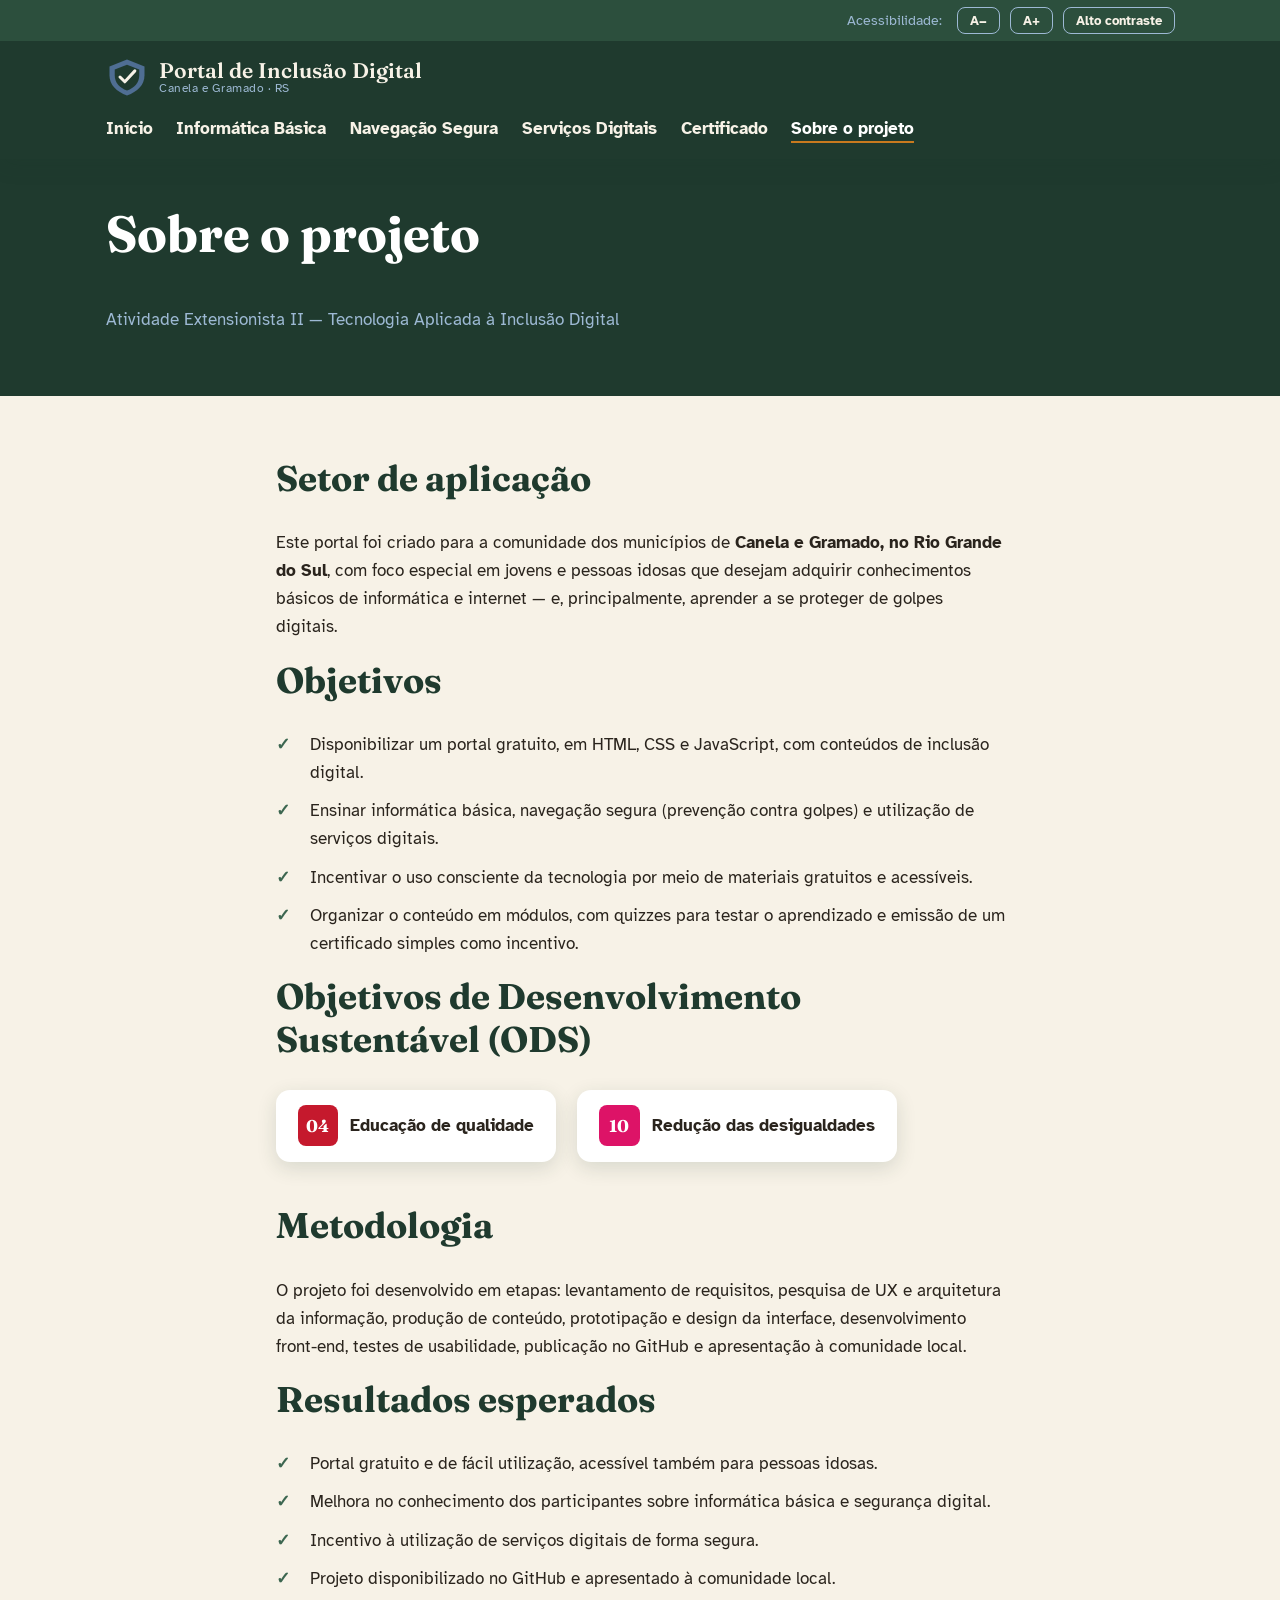
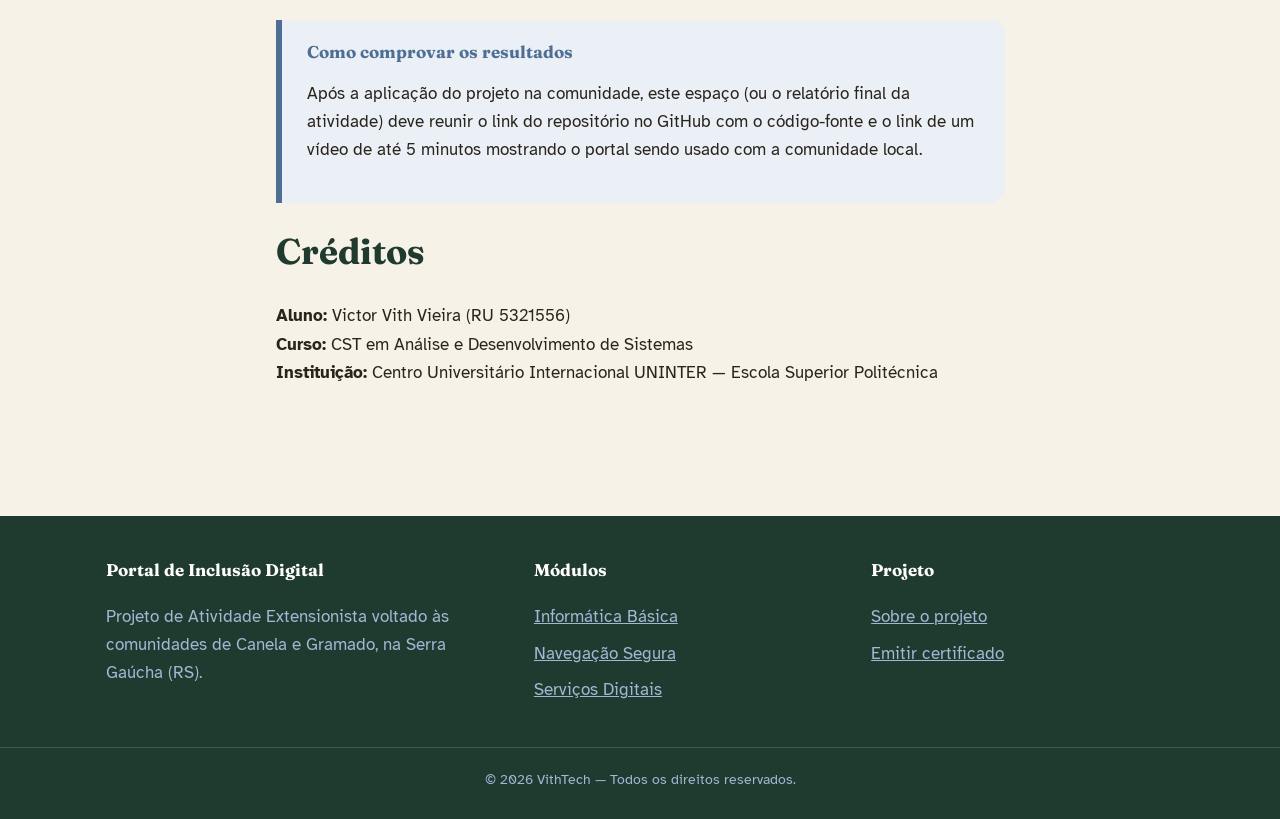
==== sobre.html @ 4cd636d3 "organização" ====
<!DOCTYPE html>
<html lang="pt-BR">
<head>
<meta charset="UTF-8">
<meta name="viewport" content="width=device-width, initial-scale=1.0">
<title>Sobre o projeto — Portal de Inclusão Digital</title>
<meta name="description" content="Conheça os objetivos, o público e a metodologia do Portal de Inclusão Digital, projeto de extensão universitária para Canela e Gramado, RS.">
<link rel="preconnect" href="https://fonts.googleapis.com">
<link rel="preconnect" href="https://fonts.gstatic.com" crossorigin>
<link href="https://fonts.googleapis.com/css2?family=Fraunces:opsz,wght@9..144,500;9..144,600;9..144,700&family=Atkinson+Hyperlegible:wght@400;700&display=swap" rel="stylesheet">
<link rel="stylesheet" href="css/style.css">
</head>
<body>
<a class="pular-conteudo" href="#conteudo-principal">Pular para o conteúdo</a>

<header class="cabecalho">
  <div class="barra-acessibilidade">
    <div class="container">
      <span>Acessibilidade:</span>
      <button type="button" class="botao-acess" id="botao-fonte-menos" aria-label="Diminuir tamanho da letra">A−</button>
      <button type="button" class="botao-acess" id="botao-fonte-mais" aria-label="Aumentar tamanho da letra">A+</button>
      <button type="button" class="botao-acess" id="botao-contraste" aria-pressed="false" aria-label="Ativar alto contraste">Alto contraste</button>
    </div>
  </div>
  <nav class="nav-principal" aria-label="Navegação principal">
    <div class="container">
      <a class="marca" href="index.html">
        <svg class="icone-escudo" viewBox="0 0 48 48" aria-hidden="true">
          <path d="M24 4 L44 12 V22 C44 33 36 41 24 45 C12 41 4 33 4 22 V12 Z" fill="#4F6E93"/>
          <path d="M24 10 L38 15.5 V22 C38 30.5 32.5 36.5 24 39.5 C15.5 36.5 10 30.5 10 22 V15.5 Z" fill="#1F3A2E"/>
          <path d="M16 24 L21.5 29.5 L33 17" fill="none" stroke="#F7F2E7" stroke-width="3.4" stroke-linecap="round" stroke-linejoin="round"/>
        </svg>
        <span class="marca-texto">Portal de Inclusão Digital<small>Canela e Gramado · RS</small></span>
      </a>
      <button type="button" class="botao-menu" id="botao-menu" aria-expanded="false" aria-controls="links-nav" aria-label="Abrir menu">☰ Menu</button>
      <ul class="links-nav" id="links-nav">
        <li><a href="index.html">Início</a></li>
        <li><a href="modulos/informatica-basica.html">Informática Básica</a></li>
        <li><a href="modulos/navegacao-segura.html">Navegação Segura</a></li>
        <li><a href="modulos/servicos-digitais.html">Serviços Digitais</a></li>
        <li><a href="certificado.html">Certificado</a></li>
        <li><a href="sobre.html" aria-current="page">Sobre o projeto</a></li>
      </ul>
    </div>
  </nav>
</header>

<main id="conteudo-principal">
  <section class="cabecalho-modulo">
    <div class="container">
      <h1>Sobre o projeto</h1>
      <p>Atividade Extensionista II — Tecnologia Aplicada à Inclusão Digital</p>
    </div>
  </section>

  <section class="secao">
    <div class="container miolo-modulo">
      <h2>Setor de aplicação</h2>
      <p>Este portal foi criado para a comunidade dos municípios de <strong>Canela e Gramado, no Rio Grande do Sul</strong>, com foco especial em jovens e pessoas idosas que desejam adquirir conhecimentos básicos de informática e internet — e, principalmente, aprender a se proteger de golpes digitais.</p>

      <h2>Objetivos</h2>
      <ul class="lista-checagem">
        <li>Disponibilizar um portal gratuito, em HTML, CSS e JavaScript, com conteúdos de inclusão digital.</li>
        <li>Ensinar informática básica, navegação segura (prevenção contra golpes) e utilização de serviços digitais.</li>
        <li>Incentivar o uso consciente da tecnologia por meio de materiais gratuitos e acessíveis.</li>
        <li>Organizar o conteúdo em módulos, com quizzes para testar o aprendizado e emissão de um certificado simples como incentivo.</li>
      </ul>

      <h2>Objetivos de Desenvolvimento Sustentável (ODS)</h2>
      <div class="ods-lista" style="justify-content:flex-start;">
        <div class="ods-item">
          <span class="ods-numero ods04" aria-hidden="true">04</span>
          <span><strong>Educação de qualidade</strong></span>
        </div>
        <div class="ods-item">
          <span class="ods-numero ods10" aria-hidden="true">10</span>
          <span><strong>Redução das desigualdades</strong></span>
        </div>
      </div>

      <h2 class="mt-grande">Metodologia</h2>
      <p>O projeto foi desenvolvido em etapas: levantamento de requisitos, pesquisa de UX e arquitetura da informação, produção de conteúdo, prototipação e design da interface, desenvolvimento front-end, testes de usabilidade, publicação no GitHub e apresentação à comunidade local.</p>

      <h2>Resultados esperados</h2>
      <ul class="lista-checagem">
        <li>Portal gratuito e de fácil utilização, acessível também para pessoas idosas.</li>
        <li>Melhora no conhecimento dos participantes sobre informática básica e segurança digital.</li>
        <li>Incentivo à utilização de serviços digitais de forma segura.</li>
        <li>Projeto disponibilizado no GitHub e apresentado à comunidade local.</li>
      </ul>

      <div class="caixa-dica">
        <h4>Como comprovar os resultados</h4>
        <p>Após a aplicação do projeto na comunidade, este espaço (ou o relatório final da atividade) deve reunir o link do repositório no GitHub com o código-fonte e o link de um vídeo de até 5 minutos mostrando o portal sendo usado com a comunidade local.</p>
      </div>

      <h2>Créditos</h2>
      <p><strong>Aluno:</strong> Victor Vith Vieira (RU 5321556)<br>
      <strong>Curso:</strong> CST em Análise e Desenvolvimento de Sistemas<br>
      <strong>Instituição:</strong> Centro Universitário Internacional UNINTER — Escola Superior Politécnica</p>
    </div>
  </section>
</main>

<footer class="rodape">
  <div class="container">
    <div>
      <h4>Portal de Inclusão Digital</h4>
      <p style="color:var(--hortensia-clara); max-width:40ch;">Projeto de Atividade Extensionista voltado às comunidades de Canela e Gramado, na Serra Gaúcha (RS).</p>
    </div>
    <div>
      <h4>Módulos</h4>
      <ul>
        <li><a href="modulos/informatica-basica.html">Informática Básica</a></li>
        <li><a href="modulos/navegacao-segura.html">Navegação Segura</a></li>
        <li><a href="modulos/servicos-digitais.html">Serviços Digitais</a></li>
      </ul>
    </div>
    <div>
      <h4>Projeto</h4>
      <ul>
        <li><a href="sobre.html">Sobre o projeto</a></li>
        <li><a href="certificado.html">Emitir certificado</a></li>
      </ul>
    </div>
  </div>
  <div class="linha-rodape">
    © 2026 VithTech — Todos os direitos reservados.
  </div>
</footer>

<script src="js/main.js"></script>
</body>
</html>
---- css/style.css ----
/* ============================================================
   Portal de Inclusão Digital — Canela e Gramado/RS
   Paleta: pinheiros da serra, madeira de cabana e hortênsias.
   Tipografia: Fraunces (títulos) + Atkinson Hyperlegible (corpo,
   fonte desenhada para leitura acessível — escolha proposital
   para um público que inclui pessoas idosas).
   ============================================================ */

:root {
  /* Cores */
  --verde-pinheiro: #1F3A2E;
  --verde-pinheiro-2: #2C4F3D;
  --verde-pinheiro-3: #3C6650;
  --madeira: #7A4B30;
  --madeira-clara: #B9773F;
  --hortensia: #4F6E93;
  --hortensia-clara: #9DB9D4;
  --hortensia-fundo: #EAF0F6;
  --brasa: #C97A1E;
  --brasa-escura: #A6620F;
  --creme: #F7F2E7;
  --creme-2: #EFE7D6;
  --carvao: #2A241D;
  --carvao-suave: #55493A;
  --branco: #FFFFFF;
  --alerta-fundo: #FBEFE3;
  --alerta-borda: #C97A1E;
  --sucesso-fundo: #E8F0E9;
  --sucesso-borda: #3C6650;

  /* Tipografia */
  --fonte-titulo: "Fraunces", "Georgia", serif;
  --fonte-corpo: "Atkinson Hyperlegible", "Segoe UI", Arial, sans-serif;

  /* Escala (ajustável pelo botão de acessibilidade) */
  --escala-fonte: 1;
  --raio: 14px;
  --sombra: 0 6px 20px rgba(31, 58, 46, 0.14);
}

html[data-contraste="alto"] {
  --creme: #FFFFFF;
  --creme-2: #FFFFFF;
  --carvao: #000000;
  --hortensia-fundo: #FFFFFF;
}

* { box-sizing: border-box; }

html {
  font-size: calc(17px * var(--escala-fonte));
  scroll-behavior: smooth;
}

@media (prefers-reduced-motion: reduce) {
  html { scroll-behavior: auto; }
  * { animation-duration: 0.001ms !important; transition-duration: 0.001ms !important; }
}

body {
  margin: 0;
  font-family: var(--fonte-corpo);
  background: var(--creme);
  color: var(--carvao);
  line-height: 1.65;
}

img, svg { max-width: 100%; display: block; }

a { color: var(--hortensia); }
a:hover { color: var(--brasa); }

.pular-conteudo {
  position: absolute;
  left: -9999px;
  top: 0;
  background: var(--brasa);
  color: #fff;
  padding: 0.8rem 1.2rem;
  border-radius: 0 0 var(--raio) 0;
  z-index: 999;
  font-weight: 700;
}
.pular-conteudo:focus { left: 0; }

:focus-visible {
  outline: 3px solid var(--brasa);
  outline-offset: 3px;
}

h1, h2, h3, h4 {
  font-family: var(--fonte-titulo);
  color: var(--verde-pinheiro);
  line-height: 1.2;
  margin-top: 0;
}

h1 { font-size: clamp(2rem, 4vw, 3rem); }
h2 { font-size: clamp(1.5rem, 3vw, 2.1rem); }
h3 { font-size: 1.4rem; }

p { max-width: 68ch; }

.container {
  width: 100%;
  max-width: 1120px;
  margin: 0 auto;
  padding: 0 1.5rem;
}

/* ---------- Cabeçalho ---------- */
.cabecalho {
  background: var(--verde-pinheiro);
  color: var(--creme);
  position: sticky;
  top: 0;
  z-index: 50;
  box-shadow: var(--sombra);
}

.barra-acessibilidade {
  background: var(--verde-pinheiro-2);
  font-size: 0.85rem;
}

.barra-acessibilidade .container {
  display: flex;
  align-items: center;
  justify-content: flex-end;
  gap: 0.6rem;
  padding-top: 0.4rem;
  padding-bottom: 0.4rem;
  flex-wrap: wrap;
}

.barra-acessibilidade span { color: var(--hortensia-clara); margin-right: 0.3rem; }

.botao-acess {
  background: transparent;
  border: 1.5px solid var(--hortensia-clara);
  color: var(--creme);
  border-radius: 8px;
  padding: 0.25rem 0.7rem;
  font-family: var(--fonte-corpo);
  font-weight: 700;
  cursor: pointer;
}
.botao-acess:hover, .botao-acess[aria-pressed="true"] {
  background: var(--brasa);
  border-color: var(--brasa);
  color: #fff;
}

.nav-principal .container {
  display: flex;
  align-items: center;
  justify-content: space-between;
  padding-top: 0.9rem;
  padding-bottom: 0.9rem;
  gap: 1rem;
  flex-wrap: wrap;
}

.marca {
  display: flex;
  align-items: center;
  gap: 0.7rem;
  text-decoration: none;
  color: var(--creme);
}
.marca:hover { color: var(--creme); }

.marca-texto {
  font-family: var(--fonte-titulo);
  font-size: 1.25rem;
  font-weight: 600;
  line-height: 1.1;
}
.marca-texto small {
  display: block;
  font-family: var(--fonte-corpo);
  font-size: 0.72rem;
  font-weight: 400;
  color: var(--hortensia-clara);
  letter-spacing: 0.04em;
}

.icone-escudo { width: 42px; height: 42px; flex-shrink: 0; }

.links-nav {
  list-style: none;
  display: flex;
  gap: 1.4rem;
  margin: 0;
  padding: 0;
  flex-wrap: wrap;
}
.links-nav a {
  color: var(--creme);
  text-decoration: none;
  font-weight: 700;
  font-size: 0.98rem;
  border-bottom: 2px solid transparent;
  padding-bottom: 2px;
}
.links-nav a:hover, .links-nav a[aria-current="page"] {
  border-color: var(--brasa);
  color: var(--branco);
}

.botao-menu {
  display: none;
  background: transparent;
  border: 1.5px solid var(--hortensia-clara);
  color: var(--creme);
  border-radius: 8px;
  padding: 0.4rem 0.7rem;
  font-size: 1.1rem;
  cursor: pointer;
}

@media (max-width: 700px) {
  .botao-menu { display: block; }
  .links-nav {
    display: none;
    flex-direction: column;
    width: 100%;
    gap: 0.9rem;
    padding-top: 0.6rem;
  }
  .links-nav.aberto { display: flex; }
}

/* ---------- Hero ---------- */
.hero {
  background:
    radial-gradient(ellipse at 85% 0%, rgba(157, 185, 212, 0.25), transparent 55%),
    linear-gradient(180deg, var(--verde-pinheiro) 0%, var(--verde-pinheiro-2) 100%);
  color: var(--creme);
  padding: 3.5rem 0 4.5rem;
  position: relative;
  overflow: hidden;
}

.hero .container {
  display: grid;
  grid-template-columns: 1.1fr 0.9fr;
  gap: 2.5rem;
  align-items: center;
}

@media (max-width: 860px) {
  .hero .container { grid-template-columns: 1fr; }
}

.hero-eyebrow {
  display: inline-block;
  background: rgba(157, 185, 212, 0.18);
  border: 1px solid var(--hortensia-clara);
  color: var(--hortensia-clara);
  font-weight: 700;
  font-size: 0.82rem;
  letter-spacing: 0.05em;
  padding: 0.35rem 0.9rem;
  border-radius: 999px;
  margin-bottom: 1.1rem;
}

.hero h1 { color: var(--branco); }
.hero p.chapeu { font-size: 1.15rem; color: var(--hortensia-clara); max-width: 52ch; }

.acoes-hero { display: flex; gap: 1rem; flex-wrap: wrap; margin-top: 1.6rem; }

.botao {
  display: inline-flex;
  align-items: center;
  gap: 0.5rem;
  font-family: var(--fonte-corpo);
  font-weight: 700;
  font-size: 1.05rem;
  text-decoration: none;
  padding: 0.85rem 1.5rem;
  border-radius: var(--raio);
  border: 2px solid transparent;
  cursor: pointer;
  transition: transform 0.15s ease;
}
.botao:hover { transform: translateY(-2px); }

.botao-primario { background: var(--brasa); color: #fff; }
.botao-primario:hover { background: var(--brasa-escura); color: #fff; }

.botao-secundario {
  background: transparent;
  border-color: var(--hortensia-clara);
  color: var(--branco);
}
.botao-secundario:hover { background: rgba(255,255,255,0.1); color: var(--branco); }

.botao-contorno {
  background: transparent;
  border-color: var(--verde-pinheiro);
  color: var(--verde-pinheiro);
}
.botao-contorno:hover { background: var(--verde-pinheiro); color: #fff; }

.ilustracao-hero { width: 100%; height: auto; }

/* ---------- Seções gerais ---------- */
.secao { padding: 3.6rem 0; }
.secao-alt { background: var(--creme-2); }
.secao-titulo { text-align: center; max-width: 60ch; margin: 0 auto 2.4rem; }
.secao-titulo p { margin: 0.6rem auto 0; color: var(--carvao-suave); }

/* ---------- Trilha de módulos ---------- */
.trilha {
  position: relative;
  display: grid;
  grid-template-columns: repeat(3, 1fr);
  gap: 1.8rem;
  counter-reset: parada;
}
@media (max-width: 900px) {
  .trilha { grid-template-columns: 1fr; }
}

.cartao-modulo {
  background: var(--branco);
  border-radius: var(--raio);
  border: 1px solid var(--creme-2);
  box-shadow: var(--sombra);
  padding: 1.8rem 1.6rem;
  text-decoration: none;
  color: var(--carvao);
  display: flex;
  flex-direction: column;
  gap: 0.7rem;
  position: relative;
  transition: transform 0.15s ease, box-shadow 0.15s ease;
}
.cartao-modulo:hover {
  transform: translateY(-4px);
  box-shadow: 0 12px 28px rgba(31, 58, 46, 0.2);
}

.numero-parada {
  counter-increment: parada;
  width: 2.6rem;
  height: 2.6rem;
  border-radius: 50%;
  background: var(--verde-pinheiro);
  color: #fff;
  display: flex;
  align-items: center;
  justify-content: center;
  font-family: var(--fonte-titulo);
  font-weight: 700;
  font-size: 1.15rem;
}
.numero-parada::before { content: counter(parada); }

.cartao-modulo.seguranca .numero-parada { background: var(--brasa); }

.etiqueta-modulo {
  font-size: 0.8rem;
  font-weight: 700;
  letter-spacing: 0.05em;
  text-transform: uppercase;
  color: var(--hortensia);
}
.cartao-modulo.seguranca .etiqueta-modulo { color: var(--brasa-escura); }

.cartao-modulo h3 { margin: 0; }
.cartao-modulo p { color: var(--carvao-suave); font-size: 0.98rem; }
.saiba-mais { font-weight: 700; margin-top: auto; }

/* ---------- Caixa de destaque / alerta ---------- */
.caixa-alerta {
  background: var(--alerta-fundo);
  border-left: 6px solid var(--alerta-borda);
  border-radius: 0 var(--raio) var(--raio) 0;
  padding: 1.3rem 1.5rem;
  margin: 1.6rem 0;
}
.caixa-alerta h4 {
  display: flex;
  align-items: center;
  gap: 0.5rem;
  color: var(--brasa-escura);
  margin-bottom: 0.5rem;
}
.caixa-alerta p:last-child { margin-bottom: 0; }

.caixa-dica {
  background: var(--hortensia-fundo);
  border-left: 6px solid var(--hortensia);
  border-radius: 0 var(--raio) var(--raio) 0;
  padding: 1.3rem 1.5rem;
  margin: 1.6rem 0;
}
.caixa-dica h4 { color: var(--hortensia); margin-bottom: 0.5rem; }

/* ---------- ODS ---------- */
.ods-lista {
  display: flex;
  gap: 1.2rem;
  justify-content: center;
  flex-wrap: wrap;
}
.ods-item {
  display: flex;
  align-items: center;
  gap: 0.7rem;
  background: var(--branco);
  border-radius: var(--raio);
  padding: 0.9rem 1.3rem;
  box-shadow: var(--sombra);
  max-width: 320px;
}
.ods-numero {
  width: 2.4rem; height: 2.4rem;
  border-radius: 8px;
  display: flex; align-items: center; justify-content: center;
  color: #fff; font-weight: 700; font-family: var(--fonte-titulo);
  flex-shrink: 0;
}
.ods-numero.ods04 { background: #C5192D; }
.ods-numero.ods10 { background: #DD1367; }

/* ---------- Conteúdo de módulo (páginas de aula) ---------- */
.miolo-modulo {
  max-width: 780px;
  margin: 0 auto;
}
.trilha-migalhas {
  font-size: 0.9rem;
  color: var(--carvao-suave);
  margin-bottom: 1.2rem;
}
.trilha-migalhas a { font-weight: 700; }

.cabecalho-modulo {
  background: var(--verde-pinheiro);
  color: var(--creme);
  padding: 2.6rem 0;
}
.cabecalho-modulo h1 { color: #fff; }
.cabecalho-modulo p { color: var(--hortensia-clara); }

.licao {
  padding: 1.6rem 0;
  border-bottom: 1px solid var(--creme-2);
}
.licao:last-of-type { border-bottom: none; }

.lista-checagem { list-style: none; padding: 0; margin: 1rem 0; }
.lista-checagem li {
  position: relative;
  padding-left: 2rem;
  margin-bottom: 0.6rem;
}
.lista-checagem li::before {
  content: "✓";
  position: absolute; left: 0; top: 0;
  color: var(--verde-pinheiro-3);
  font-weight: 700;
}

.lista-perigos { list-style: none; padding: 0; margin: 1rem 0; }
.lista-perigos li {
  position: relative;
  padding-left: 2rem;
  margin-bottom: 0.6rem;
}
.lista-perigos li::before {
  content: "⚠";
  position: absolute; left: 0; top: -0.05rem;
  color: var(--brasa);
}

.moldura-video {
  background: var(--carvao);
  border-radius: var(--raio);
  aspect-ratio: 16/9;
  display: flex;
  align-items: center;
  justify-content: center;
  color: var(--creme-2);
  text-align: center;
  padding: 1.5rem;
  margin: 1.2rem 0;
}
.moldura-video p { color: var(--creme-2); margin: 0; }

/* ---------- Quiz ---------- */
.bloco-quiz {
  background: var(--branco);
  border: 2px solid var(--creme-2);
  border-radius: var(--raio);
  padding: 1.8rem;
  margin-top: 2rem;
}
.pergunta-quiz { margin-bottom: 1.8rem; }
.pergunta-quiz p.enunciado { font-weight: 700; font-size: 1.05rem; }
.opcoes-quiz { list-style: none; padding: 0; margin: 0.8rem 0 0; }
.opcoes-quiz li { margin-bottom: 0.6rem; }

.opcao-quiz {
  display: flex;
  align-items: center;
  gap: 0.7rem;
  width: 100%;
  text-align: left;
  background: var(--creme);
  border: 2px solid var(--creme-2);
  border-radius: 10px;
  padding: 0.8rem 1rem;
  font-family: var(--fonte-corpo);
  font-size: 1rem;
  cursor: pointer;
}
.opcao-quiz:hover { border-color: var(--hortensia); }
.opcao-quiz[aria-pressed="true"] { border-color: var(--hortensia); background: var(--hortensia-fundo); }
.opcao-quiz.correta { border-color: var(--verde-pinheiro-3); background: var(--sucesso-fundo); }
.opcao-quiz.incorreta { border-color: var(--brasa); background: var(--alerta-fundo); }
.opcao-quiz:disabled { cursor: default; }

.explicacao {
  font-size: 0.95rem;
  margin-top: 0.5rem;
  padding: 0.7rem 1rem;
  border-radius: 8px;
  background: var(--creme-2);
  display: none;
}
.explicacao.mostrar { display: block; }

.resultado-quiz {
  text-align: center;
  padding: 1.5rem;
  border-radius: var(--raio);
  margin-top: 1rem;
}
.resultado-quiz.aprovado { background: var(--sucesso-fundo); border: 2px solid var(--verde-pinheiro-3); }
.resultado-quiz.reprovado { background: var(--alerta-fundo); border: 2px solid var(--brasa); }

/* ---------- Certificado ---------- */
.painel-certificado {
  background: var(--branco);
  border-radius: var(--raio);
  box-shadow: var(--sombra);
  padding: 2rem;
  max-width: 640px;
  margin: 0 auto;
}
.progresso-modulos { list-style: none; padding: 0; margin: 1.2rem 0; }
.progresso-modulos li {
  display: flex;
  align-items: center;
  gap: 0.8rem;
  padding: 0.7rem 0;
  border-bottom: 1px solid var(--creme-2);
}
.marcador-status {
  width: 1.6rem; height: 1.6rem;
  border-radius: 50%;
  flex-shrink: 0;
  display: flex; align-items: center; justify-content: center;
  font-size: 0.85rem; font-weight: 700; color: #fff;
  background: #C9BFA9;
}
.marcador-status.completo { background: var(--verde-pinheiro-3); }

#tela-certificado { display: none; text-align: center; }
#tela-certificado.mostrar { display: block; }

canvas#canvas-certificado {
  width: 100%;
  height: auto;
  border-radius: 10px;
  box-shadow: var(--sombra);
  margin: 1.2rem 0;
}

.campo-formulario { margin-bottom: 1.2rem; }
.campo-formulario label { display: block; font-weight: 700; margin-bottom: 0.4rem; }
.campo-formulario input {
  width: 100%;
  font-family: var(--fonte-corpo);
  font-size: 1.05rem;
  padding: 0.75rem 1rem;
  border: 2px solid var(--creme-2);
  border-radius: 10px;
}
.campo-formulario input:focus { border-color: var(--hortensia); }

/* ---------- Rodapé ---------- */
.rodape {
  background: var(--verde-pinheiro);
  color: var(--hortensia-clara);
  padding: 2.6rem 0 1.6rem;
  margin-top: 3rem;
}
.rodape .container {
  display: grid;
  grid-template-columns: 1.3fr 1fr 1fr;
  gap: 2rem;
}
@media (max-width: 760px) { .rodape .container { grid-template-columns: 1fr; } }
.rodape h4 { color: #fff; font-size: 1rem; }
.rodape a { color: var(--hortensia-clara); }
.rodape ul { list-style: none; padding: 0; margin: 0; }
.rodape li { margin-bottom: 0.5rem; }
.linha-rodape {
  border-top: 1px solid rgba(157,185,212,0.25);
  margin-top: 2rem;
  padding-top: 1.2rem;
  text-align: center;
  font-size: 0.85rem;
}

/* ---------- Utilidades ---------- */
.centralizado { text-align: center; }
.mt-grande { margin-top: 2.5rem; }
.somente-leitor {
  position: absolute; width: 1px; height: 1px;
  overflow: hidden; clip: rect(0,0,0,0); white-space: nowrap;
}
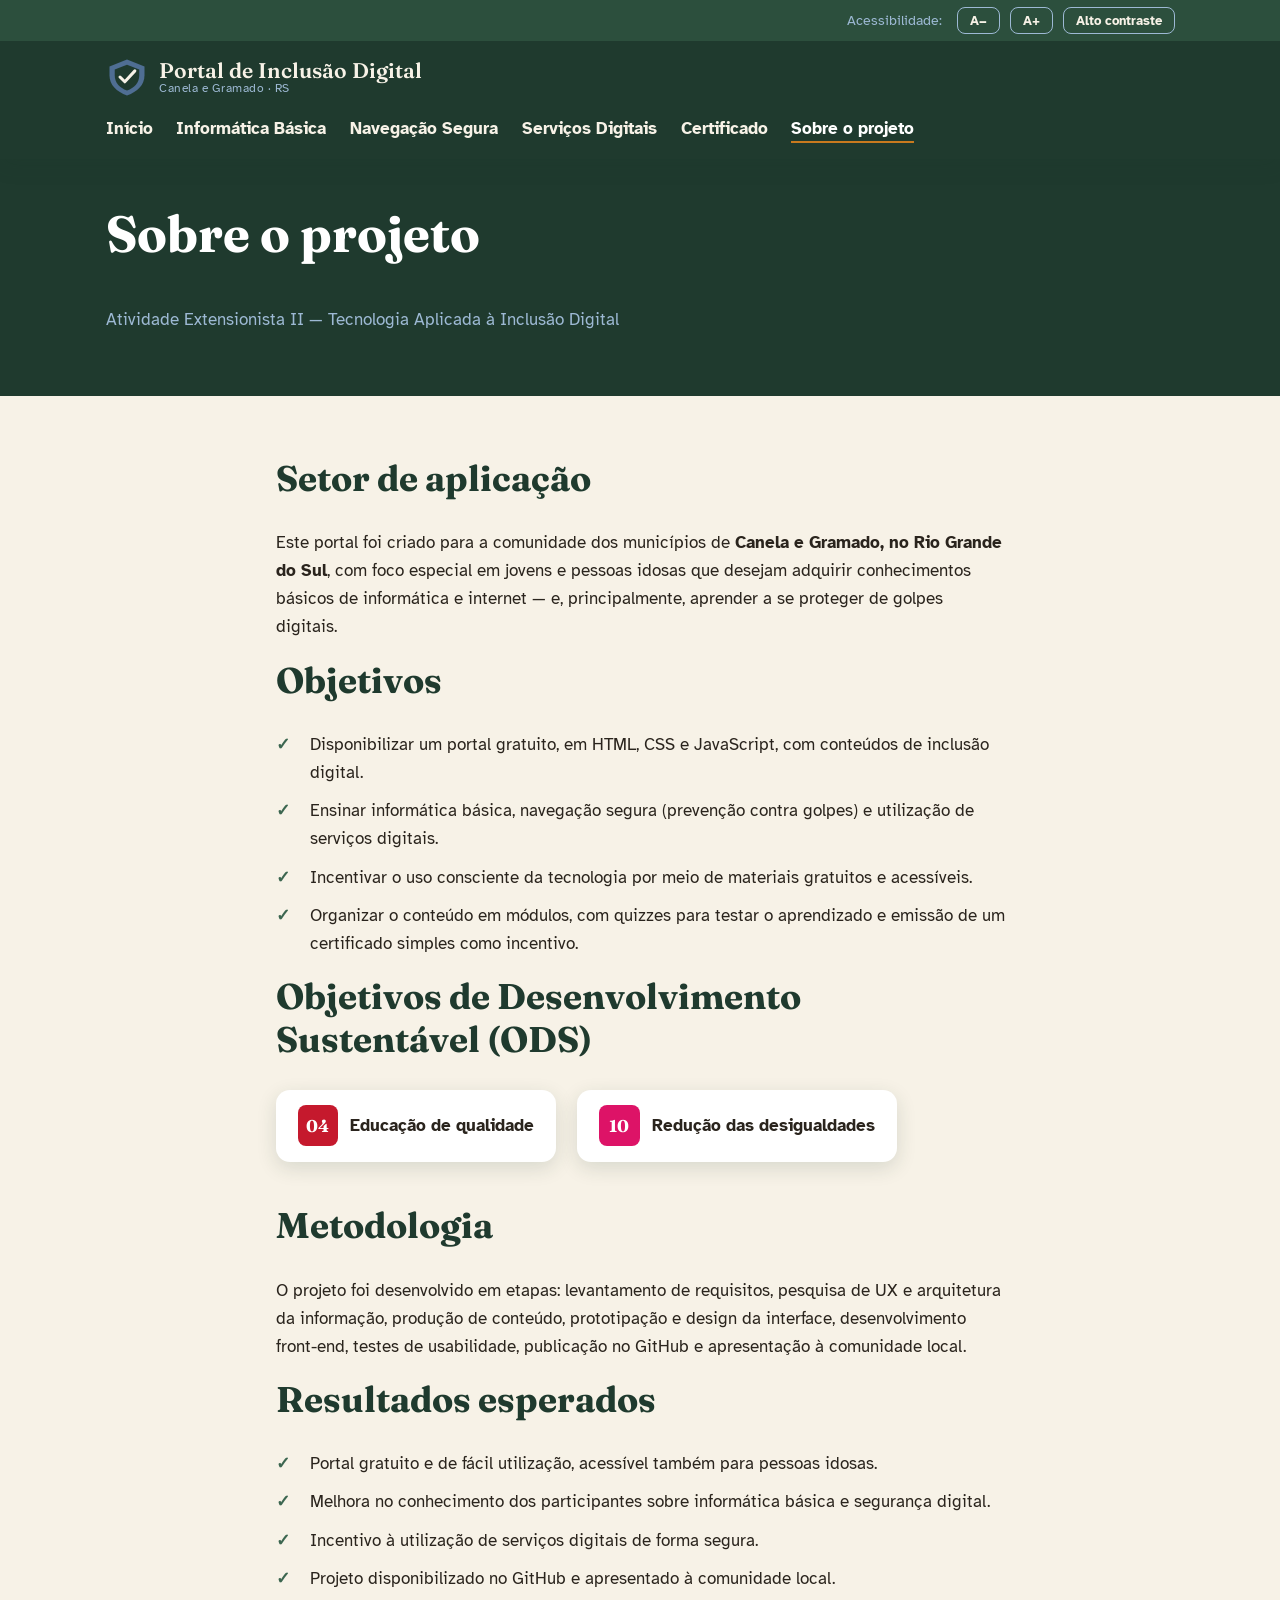
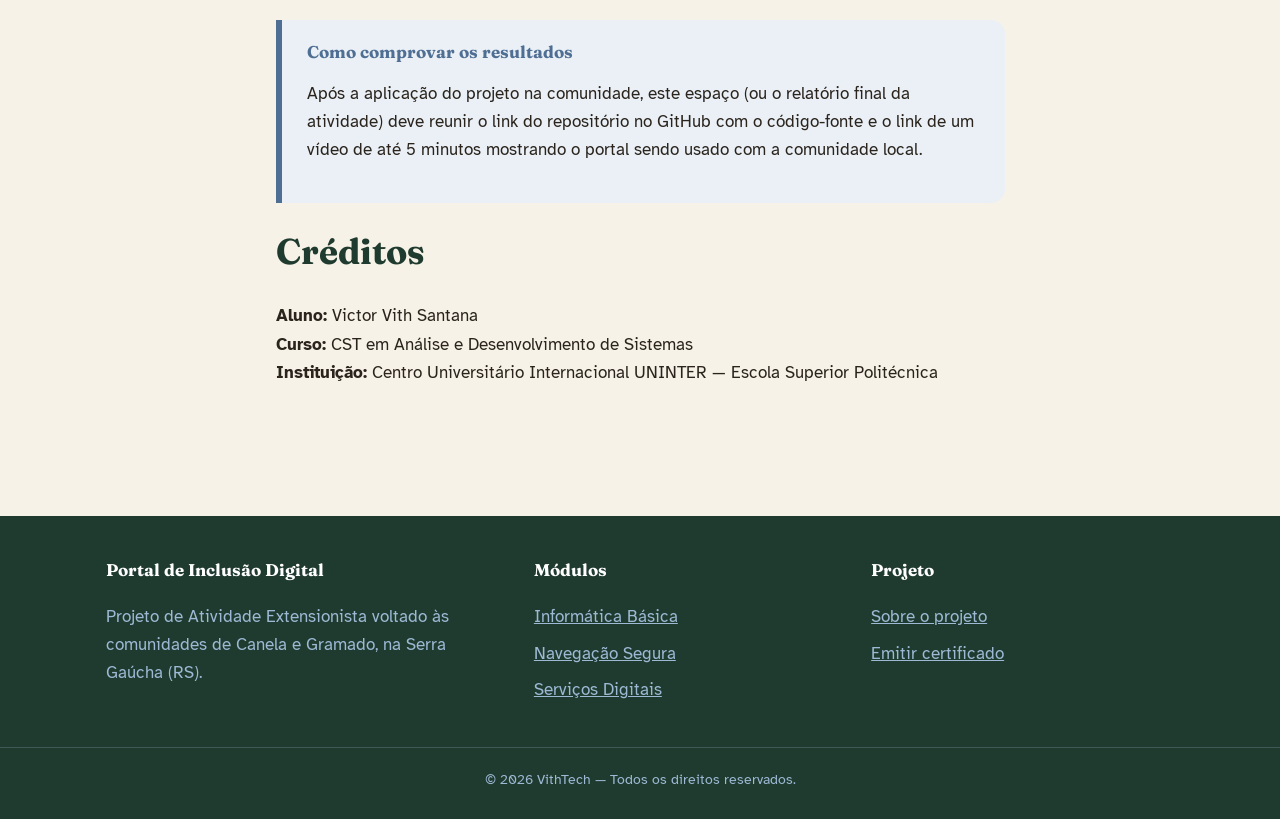
==== commit 6ee96315: "atualização2" ====
--- a/sobre.html
+++ b/sobre.html
@@ -95,7 +95,7 @@
       </div>
 
       <h2>Créditos</h2>
-      <p><strong>Aluno:</strong> Victor Vith Vieira (RU 5321556)<br>
+      <p><strong>Aluno:</strong> Victor Vith Santana<br>
       <strong>Curso:</strong> CST em Análise e Desenvolvimento de Sistemas<br>
       <strong>Instituição:</strong> Centro Universitário Internacional UNINTER — Escola Superior Politécnica</p>
     </div>
--- a/css/style.css
+++ b/css/style.css
@@ -490,7 +490,12 @@
   padding: 1.5rem;
   margin: 1.2rem 0;
 }
-.moldura-video p { color: var(--creme-2); margin: 0; }
+.moldura-video video { 
+  width: 100%; 
+  height: 100%; 
+  border: block; 
+  object-fit: cover; 
+}
 
 /* ---------- Quiz ---------- */
 .bloco-quiz {
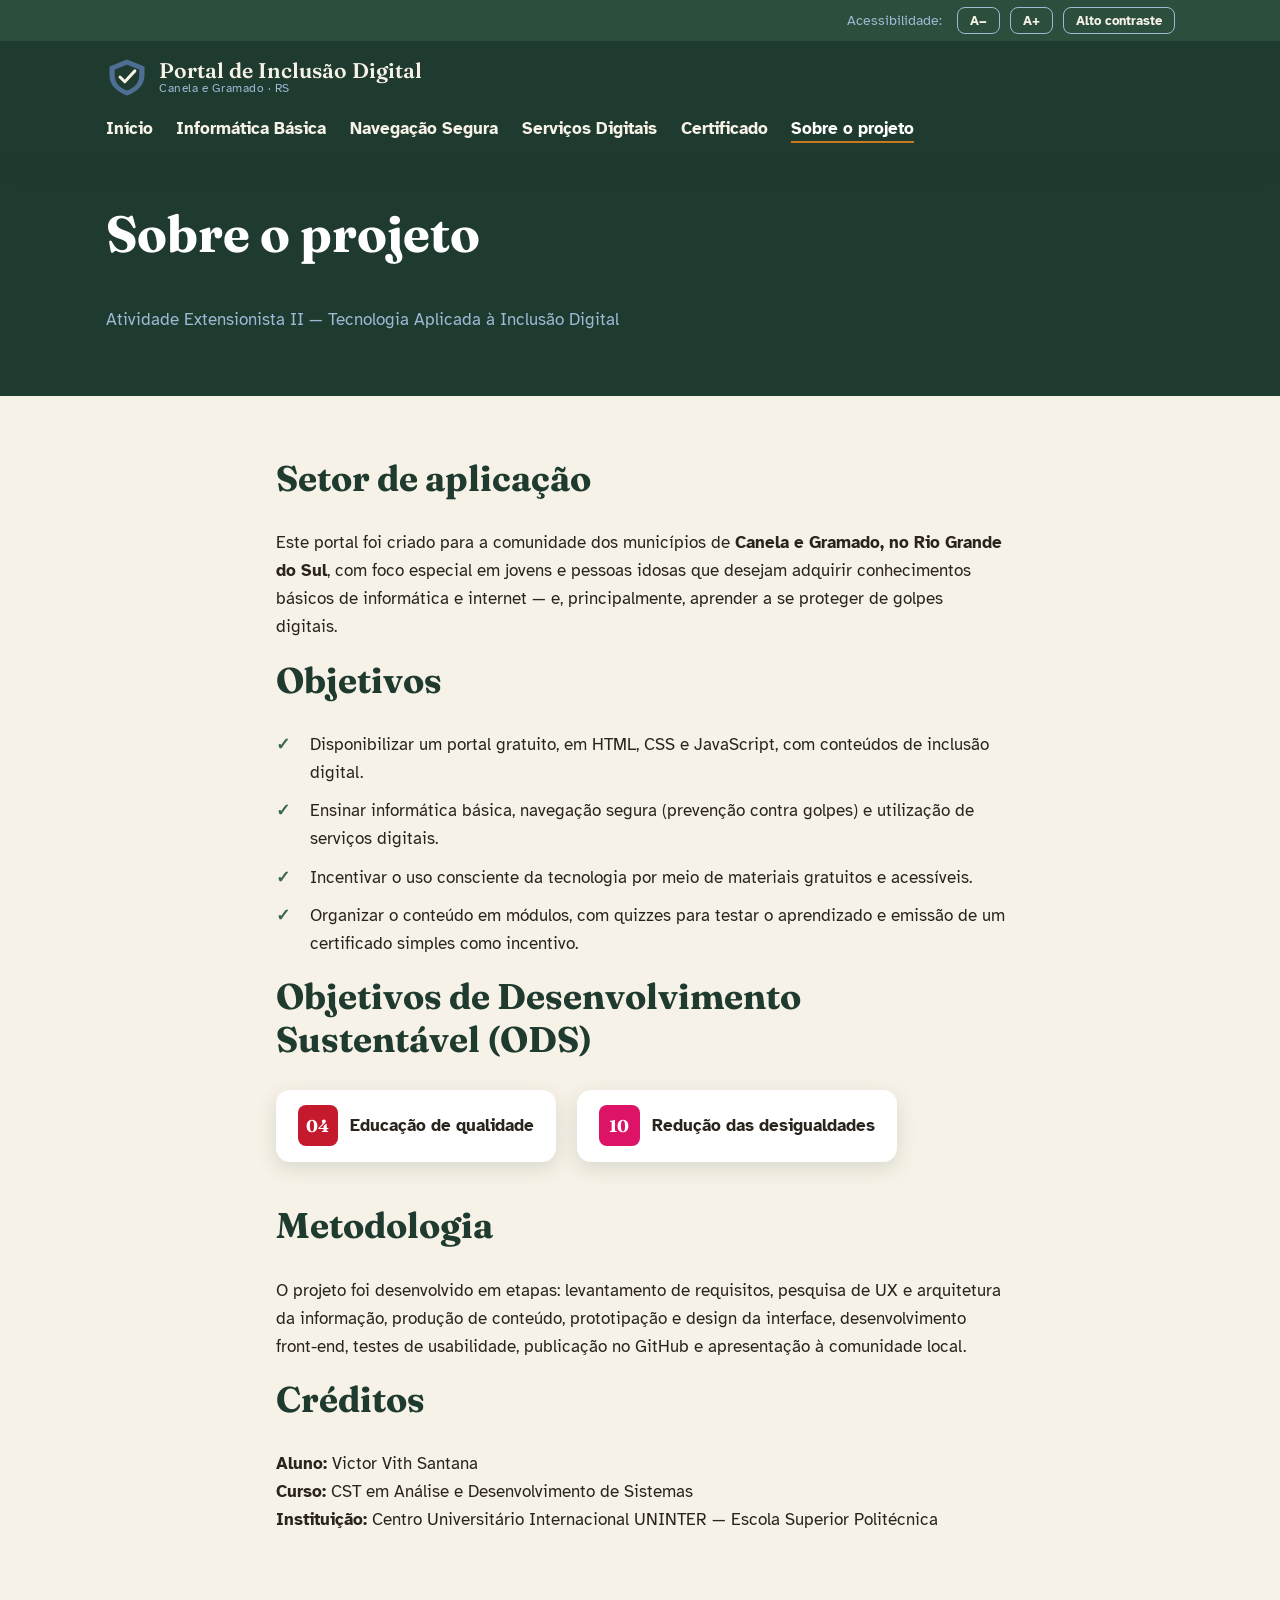
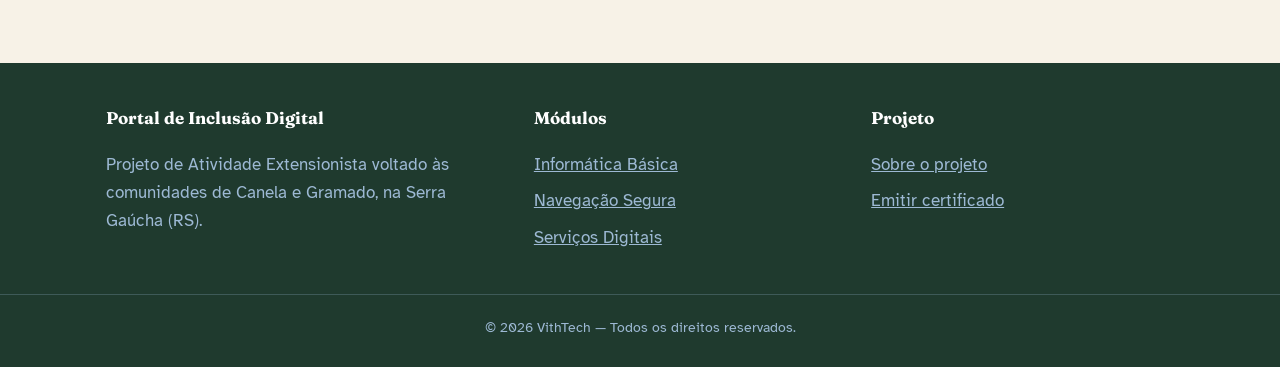
==== commit f44e858d: "att.sobre" ====
--- a/sobre.html
+++ b/sobre.html
@@ -80,20 +80,7 @@
 
       <h2 class="mt-grande">Metodologia</h2>
       <p>O projeto foi desenvolvido em etapas: levantamento de requisitos, pesquisa de UX e arquitetura da informação, produção de conteúdo, prototipação e design da interface, desenvolvimento front-end, testes de usabilidade, publicação no GitHub e apresentação à comunidade local.</p>
-
-      <h2>Resultados esperados</h2>
-      <ul class="lista-checagem">
-        <li>Portal gratuito e de fácil utilização, acessível também para pessoas idosas.</li>
-        <li>Melhora no conhecimento dos participantes sobre informática básica e segurança digital.</li>
-        <li>Incentivo à utilização de serviços digitais de forma segura.</li>
-        <li>Projeto disponibilizado no GitHub e apresentado à comunidade local.</li>
-      </ul>
-
-      <div class="caixa-dica">
-        <h4>Como comprovar os resultados</h4>
-        <p>Após a aplicação do projeto na comunidade, este espaço (ou o relatório final da atividade) deve reunir o link do repositório no GitHub com o código-fonte e o link de um vídeo de até 5 minutos mostrando o portal sendo usado com a comunidade local.</p>
-      </div>
-
+      
       <h2>Créditos</h2>
       <p><strong>Aluno:</strong> Victor Vith Santana<br>
       <strong>Curso:</strong> CST em Análise e Desenvolvimento de Sistemas<br>
